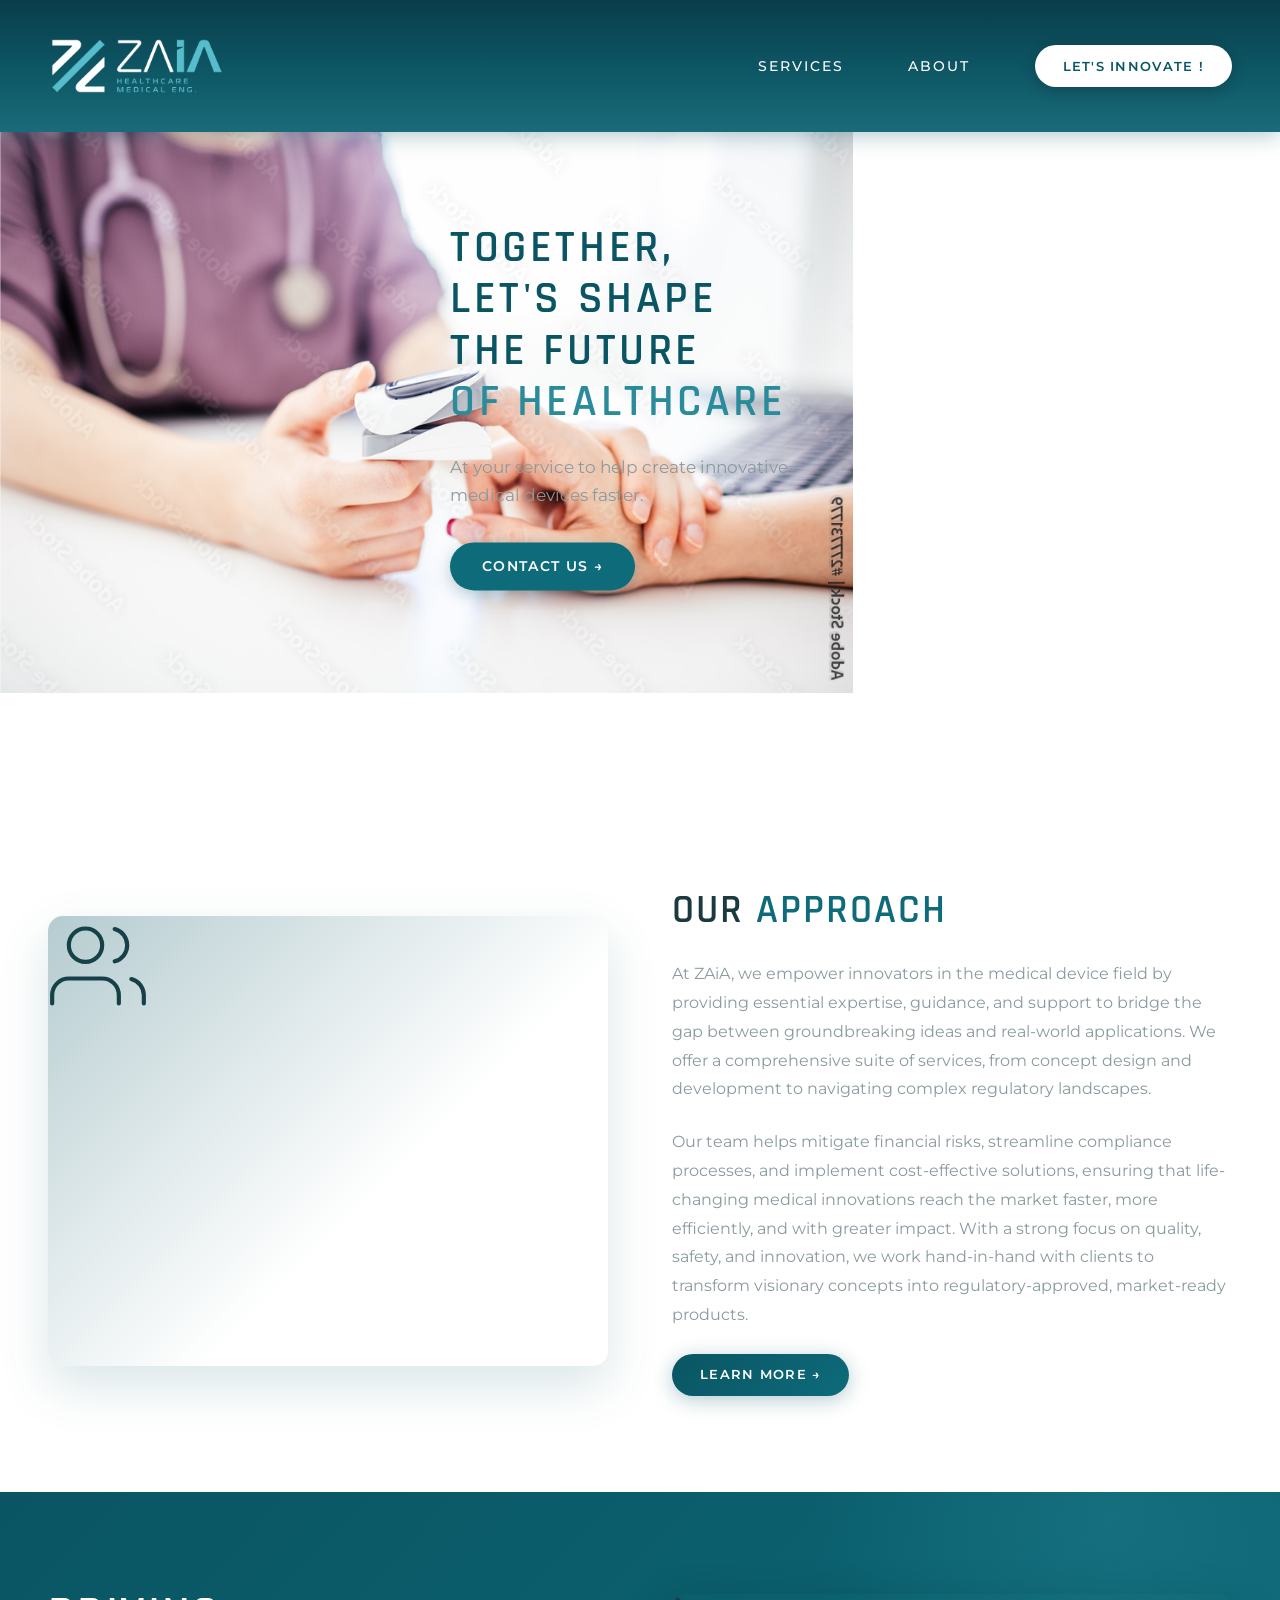
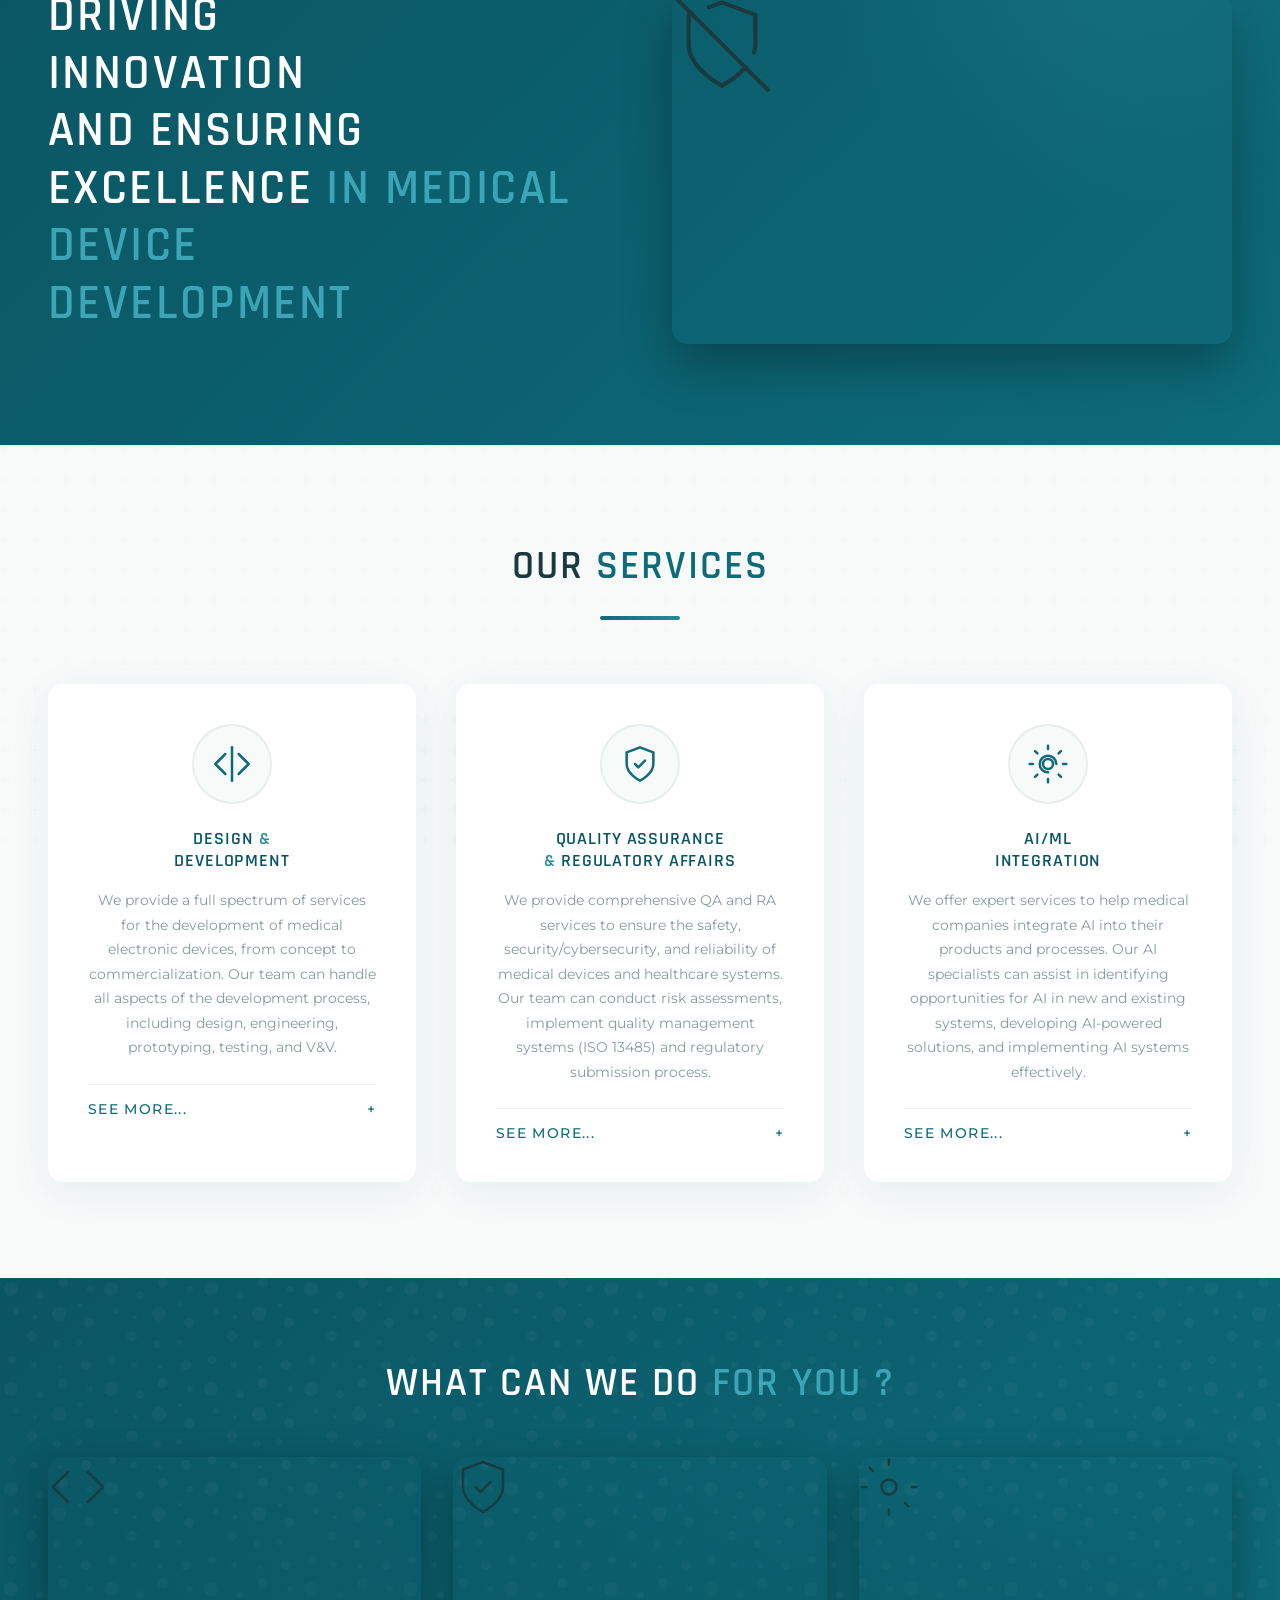
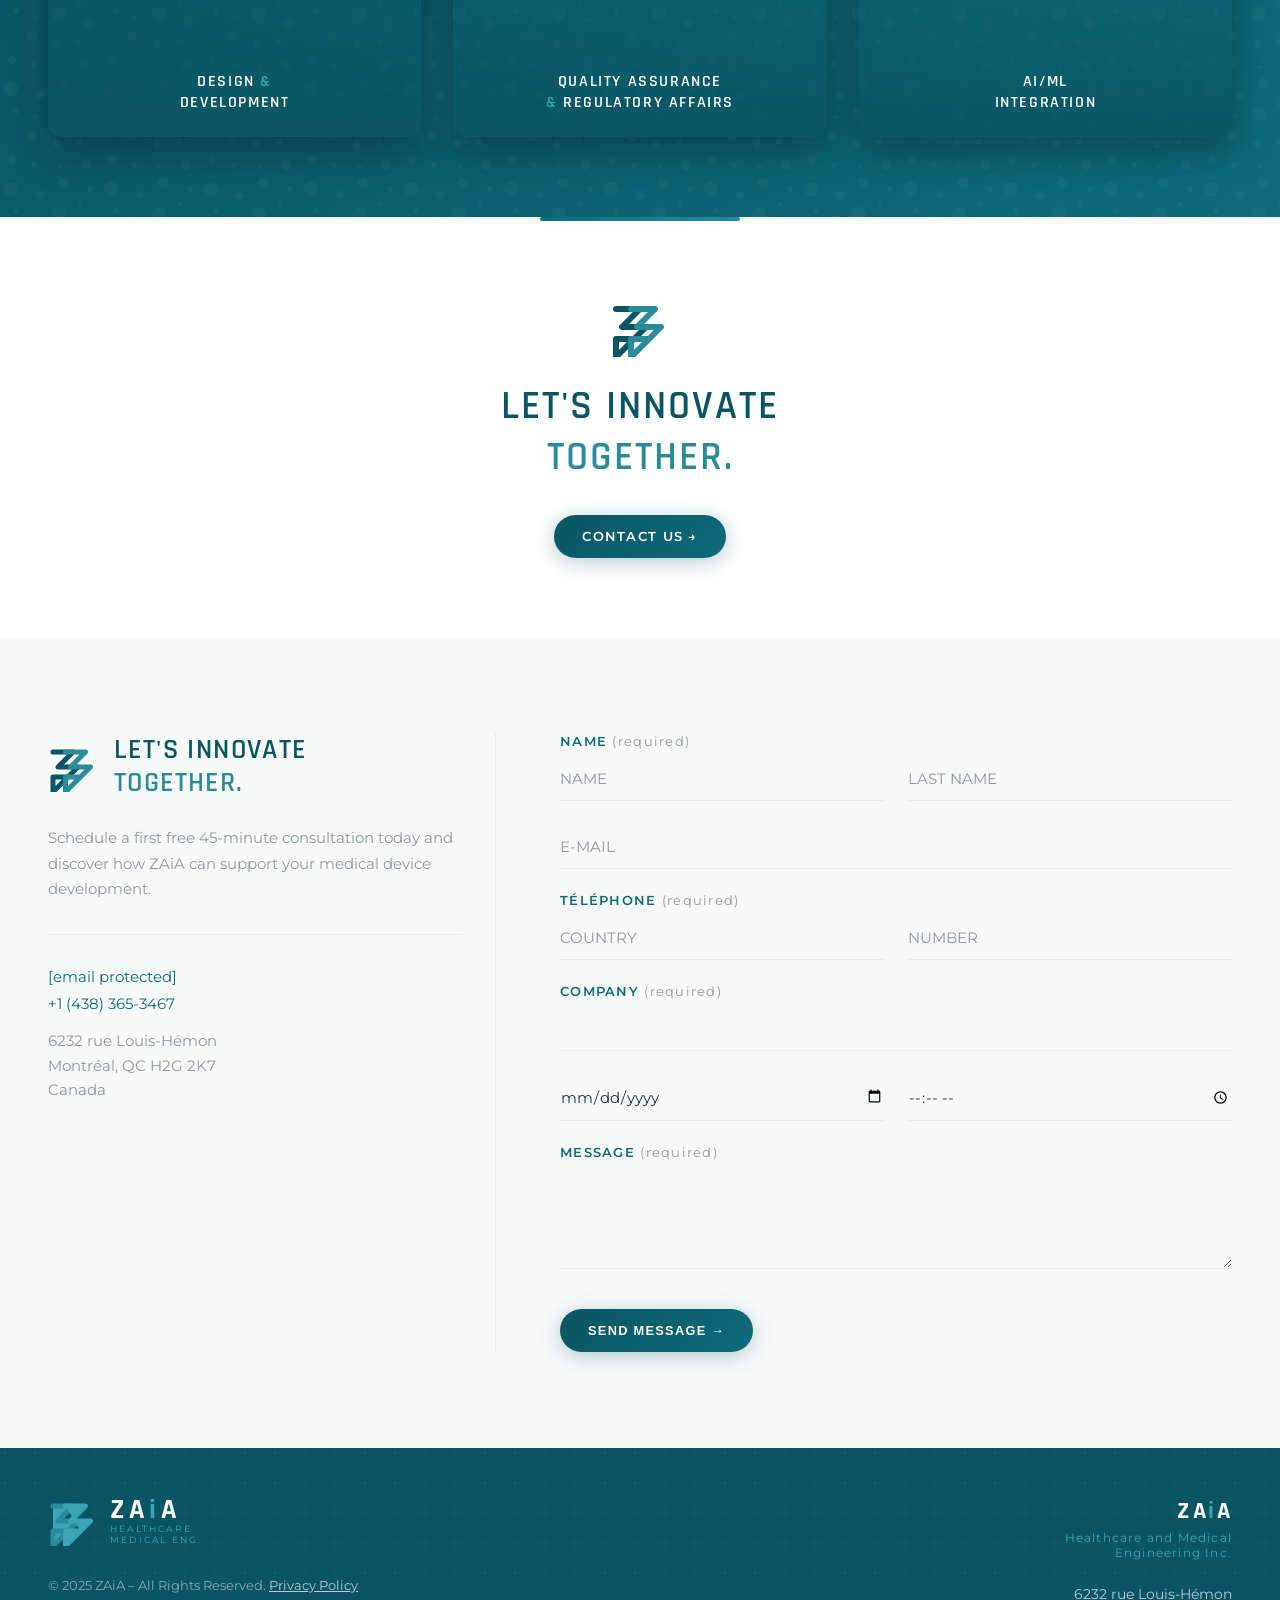
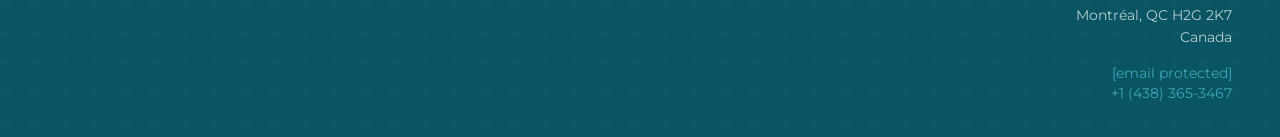
==== zaia-website.html @ 0053d406 "Add files via upload" ====
<!DOCTYPE html>
<html lang="fr">
<head>
    <meta charset="UTF-8">
    <meta name="viewport" content="width=device-width, initial-scale=1.0">
    <title>ZAiA Healthcare - Medical Engineering</title>
    <link rel="preconnect" href="https://fonts.googleapis.com">
    <link rel="preconnect" href="https://fonts.gstatic.com" crossorigin>
    <link href="https://fonts.googleapis.com/css2?family=Montserrat:wght@300;400;500;600;700&family=Rajdhani:wght@400;500;600;700&display=swap" rel="stylesheet">
    <style>
        :root {
            --primary-dark: #0A5563;
            --primary: #0D6B7A;
            --primary-light: #2A8B9B;
            --accent: #3BA5B5;
            --white: #FFFFFF;
            --off-white: #F8FAFA;
            --gray-light: #E8EDEF;
            --gray: #8A9A9E;
            --text-dark: #1A3A40;
            --gradient-dark: linear-gradient(135deg, #0A5563 0%, #0D6B7A 100%);
            --gradient-accent: linear-gradient(135deg, #0D6B7A 0%, #2A8B9B 100%);
        }

        * {
            margin: 0;
            padding: 0;
            box-sizing: border-box;
        }

        html {
            scroll-behavior: smooth;
        }

        body {
            font-family: 'Montserrat', sans-serif;
            color: var(--text-dark);
            background: var(--white);
            overflow-x: hidden;
        }

        /* Typography */
        h1, h2, h3, h4 {
            font-family: 'Rajdhani', sans-serif;
            font-weight: 600;
            letter-spacing: 0.05em;
        }

        /* Header */
        header {
            position: fixed;
            top: 0;
            left: 0;
            right: 0;
            z-index: 1000;
            background: linear-gradient(to bottom, #0A3D4A 0%, #0D5563 50%, #1A6B7A 100%);
            box-shadow: 0 4px 20px rgba(10, 85, 99, 0.3);
            transition: all 0.3s ease;
        }

        .header-container {
            max-width: 1400px;
            margin: 0 auto;
            padding: 1rem 3rem;
            display: flex;
            justify-content: space-between;
            align-items: center;
        }

        .logo {
            display: flex;
            align-items: center;
            gap: 0.75rem;
            text-decoration: none;
        }

        .logo-img {
            height: 100px;
            width: auto;
            object-fit: contain;
        }

        .logo-icon {
            width: 50px;
            height: 50px;
        }

        .logo-icon svg {
            width: 100%;
            height: 100%;
        }

        .logo-text {
            display: flex;
            flex-direction: column;
        }

        .logo-name {
            font-family: 'Rajdhani', sans-serif;
            font-size: 1.75rem;
            font-weight: 700;
            color: var(--primary-dark);
            letter-spacing: 0.15em;
            line-height: 1;
        }

        .logo-tagline {
            font-size: 0.55rem;
            color: var(--primary-dark);
            letter-spacing: 0.25em;
            text-transform: uppercase;
            line-height: 1.2;
        }

        nav {
            display: flex;
            align-items: center;
            gap: 4rem;
        }

        nav a {
            text-decoration: none;
            color: var(--white);
            font-size: 0.85rem;
            font-weight: 500;
            letter-spacing: 0.15em;
            text-transform: uppercase;
            transition: color 0.3s ease;
        }

        nav a:hover {
            color: var(--accent);
        }

        .btn {
            display: inline-flex;
            align-items: center;
            gap: 0.5rem;
            padding: 0.85rem 1.75rem;
            border-radius: 30px;
            font-size: 0.8rem;
            font-weight: 600;
            letter-spacing: 0.1em;
            text-transform: uppercase;
            text-decoration: none;
            transition: all 0.3s ease;
            cursor: pointer;
            border: none;
        }

        .btn-primary {
            background: var(--gradient-dark);
            color: var(--white);
            box-shadow: 0 4px 20px rgba(10, 85, 99, 0.3);
        }

        .btn-primary:hover {
            transform: translateY(-2px);
            box-shadow: 0 6px 25px rgba(10, 85, 99, 0.4);
        }

        .btn-outline {
            background: transparent;
            color: var(--white);
            border: 2px solid var(--white);
        }

        .btn-outline:hover {
            background: var(--white);
            color: var(--primary-dark);
        }

        /* Header CTA button */
        header .btn-primary {
            background: var(--white);
            color: var(--primary-dark);
            box-shadow: 0 4px 15px rgba(0, 0, 0, 0.2);
        }

        header .btn-primary:hover {
            background: var(--accent);
            color: var(--white);
            transform: translateY(-2px);
            box-shadow: 0 6px 20px rgba(0, 0, 0, 0.3);
        }

        /* Hero Section */
        .hero {
            min-height: auto;
            position: relative;
            overflow: hidden;
            padding-top: 120px;
        }

        .hero-container {
            display: grid;
            grid-template-columns: 2fr 1fr;
            min-height: 500px;
            position: relative;
        }

        .hero-image {
            position: relative;
            overflow: hidden;
        }

        .hero-image img {
            width: 100%;
            height: 100%;
            object-fit: cover;
            object-position: center;
            transform: scaleX(-1);
        }

        .hero-gray {
            background: linear-gradient(135deg, #f5f7f8 0%, #eef2f3 100%);
            position: relative;
        }

        .hero-gray::before {
            content: '';
            position: absolute;
            top: 0;
            left: 0;
            right: 0;
            bottom: 0;
            background-image: url("data:image/svg+xml,%3Csvg width='60' height='60' viewBox='0 0 60 60' xmlns='http://www.w3.org/2000/svg'%3E%3Cpath d='M30 0L60 30L30 60L0 30z' fill='none' stroke='%23d0d8db' stroke-width='0.5'/%3E%3C/svg%3E");
            background-size: 60px 60px;
            opacity: 0.3;
            pointer-events: none;
        }

        .hero-content {
            position: absolute;
            top: 50%;
            left: 50%;
            transform: translate(-50%, -50%);
            z-index: 10;
            display: flex;
            flex-direction: column;
            align-items: flex-start;
            padding: 2rem;
        }

        .hero-title {
            font-size: 2.8rem;
            line-height: 1.15;
            color: var(--primary-dark);
            margin-bottom: 1.5rem;
            letter-spacing: 0.08em;
            position: relative;
            z-index: 1;
        }

        .hero-title span {
            color: var(--primary-light);
            display: block;
        }

        .hero-subtitle {
            font-size: 1.05rem;
            color: var(--gray);
            line-height: 1.7;
            margin-bottom: 2rem;
            max-width: 380px;
            position: relative;
            z-index: 1;
        }

        .btn-contact {
            display: inline-flex;
            align-items: center;
            gap: 0.5rem;
            padding: 1rem 2rem;
            background: var(--primary);
            color: var(--white);
            border-radius: 30px;
            font-size: 0.85rem;
            font-weight: 600;
            letter-spacing: 0.1em;
            text-transform: uppercase;
            text-decoration: none;
            transition: all 0.3s ease;
            box-shadow: 0 4px 15px rgba(10, 85, 99, 0.3);
            position: relative;
            z-index: 1;
            width: fit-content;
        }

        .btn-contact:hover {
            background: var(--primary-dark);
            transform: translateY(-2px);
            box-shadow: 0 6px 20px rgba(10, 85, 99, 0.4);
        }

        /* Section Styles */
        section {
            padding: 6rem 0;
        }

        .section-container {
            max-width: 1400px;
            margin: 0 auto;
            padding: 0 3rem;
        }

        .section-header {
            text-align: center;
            margin-bottom: 4rem;
        }

        .section-title {
            font-size: 2.5rem;
            color: var(--text-dark);
        }

        .section-title span {
            color: var(--primary);
        }

        .section-line {
            width: 80px;
            height: 4px;
            background: var(--gradient-accent);
            margin: 1.5rem auto;
            border-radius: 2px;
        }

        /* Services Section */
        .services {
            background: var(--off-white);
            position: relative;
        }

        .services::before {
            content: '';
            position: absolute;
            top: 0;
            left: 0;
            right: 0;
            height: 400px;
            background: url("data:image/svg+xml,%3Csvg width='60' height='60' viewBox='0 0 60 60' xmlns='http://www.w3.org/2000/svg'%3E%3Cg fill='none' fill-rule='evenodd'%3E%3Cg fill='%230A5563' fill-opacity='0.03'%3E%3Cpath d='M36 34v-4h-2v4h-4v2h4v4h2v-4h4v-2h-4zm0-30V0h-2v4h-4v2h4v4h2V6h4V4h-4zM6 34v-4H4v4H0v2h4v4h2v-4h4v-2H6zM6 4V0H4v4H0v2h4v4h2V6h4V4H6z'/%3E%3C/g%3E%3C/g%3E%3C/svg%3E");
            opacity: 0.5;
        }

        .services-hero {
            background: var(--gradient-dark);
            padding: 6rem 0;
            position: relative;
            overflow: hidden;
        }

        .services-hero::before {
            content: '';
            position: absolute;
            top: -50%;
            right: -10%;
            width: 600px;
            height: 600px;
            background: radial-gradient(circle, rgba(42, 139, 155, 0.3) 0%, transparent 70%);
        }

        .services-hero-content {
            max-width: 1400px;
            margin: 0 auto;
            padding: 0 3rem;
            display: grid;
            grid-template-columns: 1fr 1fr;
            gap: 4rem;
            align-items: center;
        }

        .services-hero-text h1 {
            font-size: 3rem;
            color: var(--white);
            line-height: 1.2;
            margin-bottom: 1rem;
        }

        .services-hero-text h1 span {
            color: var(--accent);
        }

        .services-hero-image {
            height: 350px;
            border-radius: 15px;
            overflow: hidden;
            box-shadow: 0 20px 50px rgba(0, 0, 0, 0.3);
        }

        .services-grid {
            display: grid;
            grid-template-columns: repeat(3, 1fr);
            gap: 2.5rem;
            position: relative;
            z-index: 1;
        }

        .service-card {
            background: var(--white);
            padding: 2.5rem;
            border-radius: 15px;
            text-align: center;
            box-shadow: 0 10px 40px rgba(10, 85, 99, 0.08);
            transition: all 0.4s ease;
        }

        .service-card:hover {
            transform: translateY(-10px);
            box-shadow: 0 20px 50px rgba(10, 85, 99, 0.15);
        }

        .service-icon {
            width: 80px;
            height: 80px;
            margin: 0 auto 1.5rem;
            background: var(--off-white);
            border-radius: 50%;
            display: flex;
            align-items: center;
            justify-content: center;
            border: 2px solid var(--gray-light);
        }

        .service-icon svg {
            width: 40px;
            height: 40px;
            stroke: var(--primary);
        }

        .service-card h3 {
            font-size: 1.1rem;
            color: var(--primary-dark);
            margin-bottom: 1rem;
            text-transform: uppercase;
            letter-spacing: 0.05em;
        }

        .service-card h3 span {
            color: var(--primary-light);
        }

        .service-card p {
            font-size: 0.9rem;
            color: var(--gray);
            line-height: 1.7;
            margin-bottom: 1.5rem;
        }

        .service-link {
            display: inline-flex;
            align-items: center;
            gap: 0.5rem;
            color: var(--primary);
            font-size: 0.85rem;
            font-weight: 500;
            text-decoration: none;
            text-transform: uppercase;
            letter-spacing: 0.1em;
            padding-top: 1rem;
            border-top: 1px solid var(--gray-light);
            width: 100%;
            justify-content: space-between;
            transition: color 0.3s ease;
        }

        .service-link:hover {
            color: var(--primary-dark);
        }

        /* About Section */
        .about {
            background: var(--white);
        }

        .about-content {
            display: grid;
            grid-template-columns: 1fr 1fr;
            gap: 4rem;
            align-items: center;
        }

        .about-image {
            height: 450px;
            border-radius: 15px;
            overflow: hidden;
            position: relative;
            box-shadow: 0 20px 50px rgba(10, 85, 99, 0.15);
        }

        .about-image::before {
            content: '';
            position: absolute;
            inset: 0;
            background: linear-gradient(135deg, rgba(10, 85, 99, 0.3) 0%, transparent 60%);
            z-index: 1;
        }

        .about-text h2 {
            font-size: 2.5rem;
            color: var(--text-dark);
            margin-bottom: 1.5rem;
        }

        .about-text h2 span {
            color: var(--primary);
        }

        .about-text p {
            font-size: 1rem;
            color: var(--gray);
            line-height: 1.8;
            margin-bottom: 1.5rem;
        }

        /* What We Do Section */
        .what-we-do {
            background: var(--gradient-dark);
            padding: 5rem 0;
            position: relative;
        }

        .what-we-do::before {
            content: '';
            position: absolute;
            inset: 0;
            background: url("data:image/svg+xml,%3Csvg width='100' height='100' viewBox='0 0 100 100' xmlns='http://www.w3.org/2000/svg'%3E%3Cpath d='M11 18c3.866 0 7-3.134 7-7s-3.134-7-7-7-7 3.134-7 7 3.134 7 7 7zm48 25c3.866 0 7-3.134 7-7s-3.134-7-7-7-7 3.134-7 7 3.134 7 7 7zm-43-7c1.657 0 3-1.343 3-3s-1.343-3-3-3-3 1.343-3 3 1.343 3 3 3zm63 31c1.657 0 3-1.343 3-3s-1.343-3-3-3-3 1.343-3 3 1.343 3 3 3zM34 90c1.657 0 3-1.343 3-3s-1.343-3-3-3-3 1.343-3 3 1.343 3 3 3zm56-76c1.657 0 3-1.343 3-3s-1.343-3-3-3-3 1.343-3 3 1.343 3 3 3zM12 86c2.21 0 4-1.79 4-4s-1.79-4-4-4-4 1.79-4 4 1.79 4 4 4zm28-65c2.21 0 4-1.79 4-4s-1.79-4-4-4-4 1.79-4 4 1.79 4 4 4zm23-11c2.76 0 5-2.24 5-5s-2.24-5-5-5-5 2.24-5 5 2.24 5 5 5zm-6 60c2.21 0 4-1.79 4-4s-1.79-4-4-4-4 1.79-4 4 1.79 4 4 4zm29 22c2.76 0 5-2.24 5-5s-2.24-5-5-5-5 2.24-5 5 2.24 5 5 5zM32 63c2.76 0 5-2.24 5-5s-2.24-5-5-5-5 2.24-5 5 2.24 5 5 5zm57-13c2.76 0 5-2.24 5-5s-2.24-5-5-5-5 2.24-5 5 2.24 5 5 5zm-9-21c1.105 0 2-.895 2-2s-.895-2-2-2-2 .895-2 2 .895 2 2 2zM60 91c1.105 0 2-.895 2-2s-.895-2-2-2-2 .895-2 2 .895 2 2 2zM35 41c1.105 0 2-.895 2-2s-.895-2-2-2-2 .895-2 2 .895 2 2 2z' fill='%23ffffff' fill-opacity='0.03' fill-rule='evenodd'/%3E%3C/svg%3E");
        }

        .what-we-do .section-header {
            margin-bottom: 3rem;
        }

        .what-we-do .section-title {
            color: var(--white);
        }

        .what-we-do .section-title span {
            color: var(--accent);
        }

        .what-we-do-grid {
            display: grid;
            grid-template-columns: repeat(3, 1fr);
            gap: 2rem;
            position: relative;
            z-index: 1;
        }

        .what-we-do-card {
            height: 280px;
            border-radius: 15px;
            overflow: hidden;
            position: relative;
            box-shadow: 0 15px 40px rgba(0, 0, 0, 0.3);
            transition: transform 0.4s ease;
        }

        .what-we-do-card:hover {
            transform: scale(1.03);
        }

        .what-we-do-card::before {
            content: '';
            position: absolute;
            inset: 0;
            background: linear-gradient(to top, rgba(10, 85, 99, 0.9) 0%, rgba(10, 85, 99, 0.3) 50%, transparent 100%);
            z-index: 1;
        }

        .what-we-do-card-content {
            position: absolute;
            bottom: 0;
            left: 0;
            right: 0;
            padding: 1.5rem;
            z-index: 2;
            text-align: center;
        }

        .what-we-do-card h3 {
            color: var(--white);
            font-size: 1rem;
            text-transform: uppercase;
            letter-spacing: 0.1em;
        }

        .what-we-do-card h3 span {
            color: var(--accent);
        }

        /* CTA Section */
        .cta {
            background: var(--white);
            text-align: center;
            padding: 5rem 0;
            position: relative;
        }

        .cta::before {
            content: '';
            position: absolute;
            top: 0;
            left: 50%;
            transform: translateX(-50%);
            width: 200px;
            height: 4px;
            background: var(--gradient-accent);
            border-radius: 2px;
        }

        .cta-logo {
            width: 60px;
            height: 60px;
            margin: 0 auto 1.5rem;
        }

        .cta h2 {
            font-size: 2.5rem;
            color: var(--primary-dark);
            margin-bottom: 2rem;
        }

        .cta h2 span {
            color: var(--primary-light);
        }

        /* Contact Section */
        .contact {
            background: var(--off-white);
            position: relative;
        }

        .contact-container {
            display: grid;
            grid-template-columns: 1fr 1.5fr;
            gap: 4rem;
        }

        .contact-info {
            padding-right: 2rem;
            border-right: 1px solid var(--gray-light);
        }

        .contact-header {
            display: flex;
            align-items: center;
            gap: 1rem;
            margin-bottom: 1.5rem;
        }

        .contact-header-icon {
            width: 50px;
            height: 50px;
        }

        .contact-header h2 {
            font-size: 1.75rem;
            color: var(--primary-dark);
            line-height: 1.2;
        }

        .contact-header h2 span {
            color: var(--primary-light);
        }

        .contact-description {
            font-size: 0.95rem;
            color: var(--gray);
            line-height: 1.7;
            margin-bottom: 2rem;
            padding-bottom: 2rem;
            border-bottom: 1px solid var(--gray-light);
        }

        .contact-details a,
        .contact-details p {
            display: block;
            font-size: 0.95rem;
            color: var(--primary);
            text-decoration: none;
            margin-bottom: 0.5rem;
            transition: color 0.3s ease;
        }

        .contact-details a:hover {
            color: var(--primary-dark);
        }

        .contact-address {
            margin-top: 1rem;
            color: var(--gray) !important;
            line-height: 1.6;
        }

        /* Contact Form */
        .contact-form {
            display: grid;
            gap: 1.5rem;
        }

        .form-group {
            display: flex;
            flex-direction: column;
            gap: 0.5rem;
        }

        .form-row {
            display: grid;
            grid-template-columns: 1fr 1fr;
            gap: 1.5rem;
        }

        .form-group label {
            font-size: 0.8rem;
            font-weight: 600;
            color: var(--primary);
            text-transform: uppercase;
            letter-spacing: 0.1em;
        }

        .form-group label .required {
            color: var(--gray);
            font-weight: 400;
            text-transform: lowercase;
        }

        .form-group input,
        .form-group textarea {
            padding: 0.75rem 0;
            border: none;
            border-bottom: 1px solid var(--gray-light);
            background: transparent;
            font-family: 'Montserrat', sans-serif;
            font-size: 0.95rem;
            color: var(--text-dark);
            transition: border-color 0.3s ease;
        }

        .form-group input:focus,
        .form-group textarea:focus {
            outline: none;
            border-color: var(--primary);
        }

        .form-group input::placeholder,
        .form-group textarea::placeholder {
            color: var(--gray);
        }

        .form-group textarea {
            resize: vertical;
            min-height: 80px;
        }

        .form-submit {
            margin-top: 1rem;
        }

        /* Footer */
        footer {
            background: var(--primary-dark);
            padding: 3rem 0 2rem;
            position: relative;
        }

        footer::before {
            content: '';
            position: absolute;
            inset: 0;
            background: url("data:image/svg+xml,%3Csvg width='60' height='60' viewBox='0 0 60 60' xmlns='http://www.w3.org/2000/svg'%3E%3Cg fill='none' fill-rule='evenodd'%3E%3Cg fill='%23ffffff' fill-opacity='0.02'%3E%3Cpath d='M36 34v-4h-2v4h-4v2h4v4h2v-4h4v-2h-4zm0-30V0h-2v4h-4v2h4v4h2V6h4V4h-4zM6 34v-4H4v4H0v2h4v4h2v-4h4v-2H6zM6 4V0H4v4H0v2h4v4h2V6h4V4H6z'/%3E%3C/g%3E%3C/g%3E%3C/svg%3E");
        }

        .footer-container {
            max-width: 1400px;
            margin: 0 auto;
            padding: 0 3rem;
            display: flex;
            justify-content: space-between;
            align-items: flex-start;
            position: relative;
            z-index: 1;
        }

        .footer-logo .logo-name {
            color: var(--white);
        }

        .footer-logo .logo-tagline {
            color: var(--accent);
        }

        .footer-logo-icon svg path {
            fill: var(--accent);
        }

        .footer-copyright {
            margin-top: 2rem;
            font-size: 0.8rem;
            color: rgba(255, 255, 255, 0.5);
        }

        .footer-copyright a {
            color: rgba(255, 255, 255, 0.7);
            text-decoration: underline;
        }

        .footer-info {
            text-align: right;
        }

        .footer-brand {
            font-family: 'Rajdhani', sans-serif;
            font-size: 1.5rem;
            font-weight: 700;
            color: var(--white);
            letter-spacing: 0.1em;
            margin-bottom: 0.25rem;
        }

        .footer-brand-sub {
            font-size: 0.75rem;
            color: var(--accent);
            letter-spacing: 0.1em;
            margin-bottom: 1.5rem;
        }

        .footer-address {
            font-size: 0.85rem;
            color: rgba(255, 255, 255, 0.7);
            line-height: 1.6;
            margin-bottom: 1rem;
        }

        .footer-contact a {
            display: block;
            font-size: 0.85rem;
            color: var(--accent);
            text-decoration: none;
            margin-bottom: 0.25rem;
            transition: color 0.3s ease;
        }

        .footer-contact a:hover {
            color: var(--white);
        }

        /* Animations */
        @keyframes fadeInUp {
            from {
                opacity: 0;
                transform: translateY(30px);
            }
            to {
                opacity: 1;
                transform: translateY(0);
            }
        }

        .animate-in {
            animation: fadeInUp 0.8s ease forwards;
        }

        .delay-1 { animation-delay: 0.1s; }
        .delay-2 { animation-delay: 0.2s; }
        .delay-3 { animation-delay: 0.3s; }
        .delay-4 { animation-delay: 0.4s; }

        /* Responsive */
        @media (max-width: 1024px) {
            .hero-container,
            .services-hero-content,
            .about-content,
            .contact-container {
                grid-template-columns: 1fr;
            }

            .hero-image {
                order: -1;
                min-height: 350px;
            }

            .services-grid,
            .what-we-do-grid {
                grid-template-columns: 1fr 1fr;
            }

            .contact-info {
                border-right: none;
                border-bottom: 1px solid var(--gray-light);
                padding-right: 0;
                padding-bottom: 2rem;
            }
        }

        @media (max-width: 768px) {
            .header-container {
                padding: 0.75rem 1.5rem;
                flex-wrap: wrap;
                gap: 0.5rem;
            }

            .logo-img {
                height: 60px;
            }

            nav {
                gap: 1.5rem;
            }

            nav a {
                font-size: 0.7rem;
            }

            header .btn-primary {
                padding: 0.6rem 1rem;
                font-size: 0.65rem;
            }

            .section-container {
                padding: 0 1.5rem;
            }

            .hero-title {
                font-size: 2.5rem;
            }

            .hero {
                padding-top: 80px;
            }

            .hero-content {
                padding: 2.5rem 1.5rem;
            }

            .services-grid,
            .what-we-do-grid {
                grid-template-columns: 1fr;
            }

            .form-row {
                grid-template-columns: 1fr;
            }

            .footer-container {
                flex-direction: column;
                gap: 2rem;
            }

            .footer-info {
                text-align: left;
            }
        }
    </style>
</head>
<body>
    <!-- Header -->
    <header>
        <div class="header-container">
            <a href="#" class="logo">
                <img src="[data-uri]" alt="ZAiA Healthcare Medical Engineering" class="logo-img">
            </a>
            <nav>
                <a href="#services">Services</a>
                <a href="#about">About</a>
                <a href="#contact" class="btn btn-primary">Let's Innovate !</a>
            </nav>
        </div>
    </header>

    <!-- Hero Section -->
    <section class="hero" id="home">
        <div class="hero-container">
            <div class="hero-image">
                <img src="[data-uri]" alt="Medical device innovation">
            </div>
            <div class="hero-content">
                <h1 class="hero-title animate-in">
                    TOGETHER,<br>
                    LET'S SHAPE<br>
                    THE FUTURE<br>
                    <span>OF HEALTHCARE</span>
                </h1>
                <p class="hero-subtitle animate-in delay-1">
                    At your service to help create innovative medical devices faster.
                </p>
                <a href="#contact" class="btn-contact animate-in delay-2">Contact Us →</a>
            </div>
        </div>
    </section>

    <!-- About Section -->
    <section class="about" id="about">
        <div class="section-container">
            <div class="about-content">
                <div class="about-image">
                    <div class="hero-placeholder">
                        <svg width="100" height="100" viewBox="0 0 24 24" fill="none" stroke="currentColor" stroke-width="1" stroke-linecap="round" stroke-linejoin="round">
                            <path d="M17 21v-2a4 4 0 0 0-4-4H5a4 4 0 0 0-4 4v2"/>
                            <circle cx="9" cy="7" r="4"/>
                            <path d="M23 21v-2a4 4 0 0 0-3-3.87"/>
                            <path d="M16 3.13a4 4 0 0 1 0 7.75"/>
                        </svg>
                    </div>
                </div>
                <div class="about-text">
                    <h2>OUR <span>APPROACH</span></h2>
                    <p>
                        At ZAiA, we empower innovators in the medical device field by providing essential expertise, guidance, and support to bridge the gap between groundbreaking ideas and real-world applications. We offer a comprehensive suite of services, from concept design and development to navigating complex regulatory landscapes.
                    </p>
                    <p>
                        Our team helps mitigate financial risks, streamline compliance processes, and implement cost-effective solutions, ensuring that life-changing medical innovations reach the market faster, more efficiently, and with greater impact. With a strong focus on quality, safety, and innovation, we work hand-in-hand with clients to transform visionary concepts into regulatory-approved, market-ready products.
                    </p>
                    <a href="#services" class="btn btn-primary">Learn More →</a>
                </div>
            </div>
        </div>
    </section>

    <!-- Services Hero -->
    <section class="services-hero" id="services">
        <div class="services-hero-content">
            <div class="services-hero-text">
                <h1>
                    DRIVING<br>
                    INNOVATION<br>
                    AND ENSURING<br>
                    EXCELLENCE
                    <span>IN MEDICAL DEVICE<br>DEVELOPMENT</span>
                </h1>
            </div>
            <div class="services-hero-image">
                <div class="hero-placeholder">
                    <svg width="100" height="100" viewBox="0 0 24 24" fill="none" stroke="currentColor" stroke-width="1" stroke-linecap="round" stroke-linejoin="round">
                        <path d="M19.69 14a6.9 6.9 0 0 0 .31-2V5l-8-3-3.16 1.18"/>
                        <path d="M4.73 4.73 4 5v7c0 6 8 10 8 10a20.29 20.29 0 0 0 5.62-4.38"/>
                        <line x1="1" y1="1" x2="23" y2="23"/>
                    </svg>
                </div>
            </div>
        </div>
    </section>

    <!-- Services Section -->
    <section class="services">
        <div class="section-container">
            <div class="section-header">
                <h2 class="section-title">OUR <span>SERVICES</span></h2>
                <div class="section-line"></div>
            </div>
            <div class="services-grid">
                <div class="service-card">
                    <div class="service-icon">
                        <svg viewBox="0 0 24 24" fill="none" stroke="currentColor" stroke-width="1.5" stroke-linecap="round" stroke-linejoin="round">
                            <polyline points="16 18 22 12 16 6"/>
                            <polyline points="8 6 2 12 8 18"/>
                            <line x1="12" y1="2" x2="12" y2="22"/>
                        </svg>
                    </div>
                    <h3>DESIGN <span>&</span><br>DEVELOPMENT</h3>
                    <p>We provide a full spectrum of services for the development of medical electronic devices, from concept to commercialization. Our team can handle all aspects of the development process, including design, engineering, prototyping, testing, and V&V.</p>
                    <a href="#" class="service-link">
                        SEE MORE...
                        <span>+</span>
                    </a>
                </div>
                <div class="service-card">
                    <div class="service-icon">
                        <svg viewBox="0 0 24 24" fill="none" stroke="currentColor" stroke-width="1.5" stroke-linecap="round" stroke-linejoin="round">
                            <path d="M12 22s8-4 8-10V5l-8-3-8 3v7c0 6 8 10 8 10z"/>
                            <polyline points="9 12 11 14 15 10"/>
                        </svg>
                    </div>
                    <h3>QUALITY ASSURANCE<br><span>&</span> REGULATORY AFFAIRS</h3>
                    <p>We provide comprehensive QA and RA services to ensure the safety, security/cybersecurity, and reliability of medical devices and healthcare systems. Our team can conduct risk assessments, implement quality management systems (ISO 13485) and regulatory submission process.</p>
                    <a href="#" class="service-link">
                        SEE MORE...
                        <span>+</span>
                    </a>
                </div>
                <div class="service-card">
                    <div class="service-icon">
                        <svg viewBox="0 0 24 24" fill="none" stroke="currentColor" stroke-width="1.5" stroke-linecap="round" stroke-linejoin="round">
                            <circle cx="12" cy="12" r="3"/>
                            <path d="M12 1v2M12 21v2M4.22 4.22l1.42 1.42M18.36 18.36l1.42 1.42M1 12h2M21 12h2M4.22 19.78l1.42-1.42M18.36 5.64l1.42-1.42"/>
                            <path d="M17 12a5 5 0 1 0-5 5"/>
                        </svg>
                    </div>
                    <h3>AI/ML<br>INTEGRATION</h3>
                    <p>We offer expert services to help medical companies integrate AI into their products and processes. Our AI specialists can assist in identifying opportunities for AI in new and existing systems, developing AI-powered solutions, and implementing AI systems effectively.</p>
                    <a href="#" class="service-link">
                        SEE MORE...
                        <span>+</span>
                    </a>
                </div>
            </div>
        </div>
    </section>

    <!-- What We Do Section -->
    <section class="what-we-do">
        <div class="section-container">
            <div class="section-header">
                <h2 class="section-title">WHAT CAN WE DO <span>FOR YOU ?</span></h2>
            </div>
            <div class="what-we-do-grid">
                <div class="what-we-do-card">
                    <div class="hero-placeholder">
                        <svg width="60" height="60" viewBox="0 0 24 24" fill="none" stroke="currentColor" stroke-width="1" stroke-linecap="round" stroke-linejoin="round">
                            <polyline points="16 18 22 12 16 6"/>
                            <polyline points="8 6 2 12 8 18"/>
                        </svg>
                    </div>
                    <div class="what-we-do-card-content">
                        <h3>DESIGN <span>&</span><br>DEVELOPMENT</h3>
                    </div>
                </div>
                <div class="what-we-do-card">
                    <div class="hero-placeholder">
                        <svg width="60" height="60" viewBox="0 0 24 24" fill="none" stroke="currentColor" stroke-width="1" stroke-linecap="round" stroke-linejoin="round">
                            <path d="M12 22s8-4 8-10V5l-8-3-8 3v7c0 6 8 10 8 10z"/>
                            <polyline points="9 12 11 14 15 10"/>
                        </svg>
                    </div>
                    <div class="what-we-do-card-content">
                        <h3>QUALITY ASSURANCE<br><span>&</span> REGULATORY AFFAIRS</h3>
                    </div>
                </div>
                <div class="what-we-do-card">
                    <div class="hero-placeholder">
                        <svg width="60" height="60" viewBox="0 0 24 24" fill="none" stroke="currentColor" stroke-width="1" stroke-linecap="round" stroke-linejoin="round">
                            <circle cx="12" cy="12" r="3"/>
                            <path d="M12 1v2M12 21v2M4.22 4.22l1.42 1.42M18.36 18.36l1.42 1.42M1 12h2M21 12h2"/>
                        </svg>
                    </div>
                    <div class="what-we-do-card-content">
                        <h3>AI/ML<br>INTEGRATION</h3>
                    </div>
                </div>
            </div>
        </div>
    </section>

    <!-- CTA Section -->
    <section class="cta">
        <div class="section-container">
            <div class="cta-logo">
                <svg viewBox="0 0 100 100" fill="none" xmlns="http://www.w3.org/2000/svg">
                    <path d="M10 20 L50 20 L20 50 L60 50 L10 100 L10 70 L40 70 L10 100" fill="none" stroke="#0A5563" stroke-width="10" stroke-linecap="round" stroke-linejoin="round"/>
                    <path d="M35 20 L75 20 L45 50 L85 50 L35 100 L35 70 L65 70" fill="none" stroke="#2A8B9B" stroke-width="10" stroke-linecap="round" stroke-linejoin="round"/>
                </svg>
            </div>
            <h2>LET'S INNOVATE<br><span>TOGETHER.</span></h2>
            <a href="#contact" class="btn btn-primary">Contact Us →</a>
        </div>
    </section>

    <!-- Contact Section -->
    <section class="contact" id="contact">
        <div class="section-container">
            <div class="contact-container">
                <div class="contact-info">
                    <div class="contact-header">
                        <div class="contact-header-icon">
                            <svg viewBox="0 0 100 100" fill="none" xmlns="http://www.w3.org/2000/svg">
                                <path d="M10 20 L50 20 L20 50 L60 50 L10 100 L10 70 L40 70 L10 100" fill="none" stroke="#0A5563" stroke-width="10" stroke-linecap="round" stroke-linejoin="round"/>
                                <path d="M35 20 L75 20 L45 50 L85 50 L35 100 L35 70 L65 70" fill="none" stroke="#2A8B9B" stroke-width="10" stroke-linecap="round" stroke-linejoin="round"/>
                            </svg>
                        </div>
                        <h2>LET'S INNOVATE<br><span>TOGETHER.</span></h2>
                    </div>
                    <p class="contact-description">
                        Schedule a first free 45-minute consultation today and discover how ZAiA can support your medical device development.
                    </p>
                    <div class="contact-details">
                        <a href="/cdn-cgi/l/email-protection#14777b7a60757760546e75397d753a777b79"><span class="__cf_email__" data-cfemail="fa9995948e9b998eba809bd7939bd4999597">[email&#160;protected]</span></a>
                        <a href="tel:+14383653467">+1 (438) 365-3467</a>
                        <p class="contact-address">
                            6232 rue Louis-Hémon<br>
                            Montréal, QC H2G 2K7<br>
                            Canada
                        </p>
                    </div>
                </div>
                <form class="contact-form" action="#" method="POST">
                    <div class="form-row">
                        <div class="form-group">
                            <label>NAME <span class="required">(required)</span></label>
                            <input type="text" name="name" placeholder="NAME" required>
                        </div>
                        <div class="form-group">
                            <label>&nbsp;</label>
                            <input type="text" name="lastname" placeholder="LAST NAME">
                        </div>
                    </div>
                    <div class="form-group">
                        <input type="email" name="email" placeholder="E-MAIL">
                    </div>
                    <div class="form-row">
                        <div class="form-group">
                            <label>TÉLÉPHONE <span class="required">(required)</span></label>
                            <input type="text" name="country" placeholder="COUNTRY">
                        </div>
                        <div class="form-group">
                            <label>&nbsp;</label>
                            <input type="tel" name="phone" placeholder="NUMBER" required>
                        </div>
                    </div>
                    <div class="form-group">
                        <label>COMPANY <span class="required">(required)</span></label>
                        <input type="text" name="company" required>
                    </div>
                    <div class="form-row">
                        <div class="form-group">
                            <input type="date" name="date" placeholder="DATE">
                        </div>
                        <div class="form-group">
                            <input type="time" name="time" placeholder="HEURE">
                        </div>
                    </div>
                    <div class="form-group">
                        <label>MESSAGE <span class="required">(required)</span></label>
                        <textarea name="message" rows="4" required></textarea>
                    </div>
                    <div class="form-submit">
                        <button type="submit" class="btn btn-primary">Send Message →</button>
                    </div>
                </form>
            </div>
        </div>
    </section>

    <!-- Footer -->
    <footer>
        <div class="footer-container">
            <div class="footer-logo">
                <a href="#" class="logo">
                    <div class="logo-icon footer-logo-icon">
                        <svg viewBox="0 0 100 100" fill="none" xmlns="http://www.w3.org/2000/svg">
                            <path d="M10 20 L50 20 L20 50 L60 50 L10 100 L10 70 L40 70 L10 100" fill="none" stroke="#2A8B9B" stroke-width="10" stroke-linecap="round" stroke-linejoin="round"/>
                            <path d="M35 20 L75 20 L45 50 L85 50 L35 100 L35 70 L65 70" fill="none" stroke="#3BA5B5" stroke-width="10" stroke-linecap="round" stroke-linejoin="round"/>
                        </svg>
                    </div>
                    <div class="logo-text">
                        <span class="logo-name">ZA<span style="color: var(--accent);">i</span>A</span>
                        <span class="logo-tagline">HEALTHCARE<br>MEDICAL ENG.</span>
                    </div>
                </a>
                <p class="footer-copyright">
                    © 2025 ZAiA – All Rights Reserved. <a href="#">Privacy Policy</a>
                </p>
            </div>
            <div class="footer-info">
                <div class="footer-brand">ZA<span style="color: var(--accent);">i</span>A</div>
                <div class="footer-brand-sub">Healthcare and Medical<br>Engineering Inc.</div>
                <div class="footer-address">
                    6232 rue Louis-Hémon<br>
                    Montréal, QC H2G 2K7<br>
                    Canada
                </div>
                <div class="footer-contact">
                    <a href="/cdn-cgi/l/email-protection#6b0804051f0a081f2b110a46020a45080406"><span class="__cf_email__" data-cfemail="197a76776d787a6d596378347078377a7674">[email&#160;protected]</span></a>
                    <a href="tel:+14383653467">+1 (438) 365-3467</a>
                </div>
            </div>
        </div>
    </footer>

    <script data-cfasync="false" src="/cdn-cgi/scripts/5c5dd728/cloudflare-static/email-decode.min.js"></script><script>
        // Smooth scroll for navigation links
        document.querySelectorAll('a[href^="#"]').forEach(anchor => {
            anchor.addEventListener('click', function (e) {
                e.preventDefault();
                const target = document.querySelector(this.getAttribute('href'));
                if (target) {
                    target.scrollIntoView({
                        behavior: 'smooth',
                        block: 'start'
                    });
                }
            });
        });

        // Header scroll effect
        window.addEventListener('scroll', function() {
            const header = document.querySelector('header');
            if (window.scrollY > 50) {
                header.style.boxShadow = '0 4px 30px rgba(10, 85, 99, 0.12)';
            } else {
                header.style.boxShadow = '0 2px 20px rgba(10, 85, 99, 0.08)';
            }
        });

        // Simple form handling
        document.querySelector('.contact-form').addEventListener('submit', function(e) {
            e.preventDefault();
            alert('Thank you for your message! We will contact you soon.');
            this.reset();
        });

        // Animation on scroll
        const observerOptions = {
            threshold: 0.1,
            rootMargin: '0px 0px -50px 0px'
        };

        const observer = new IntersectionObserver((entries) => {
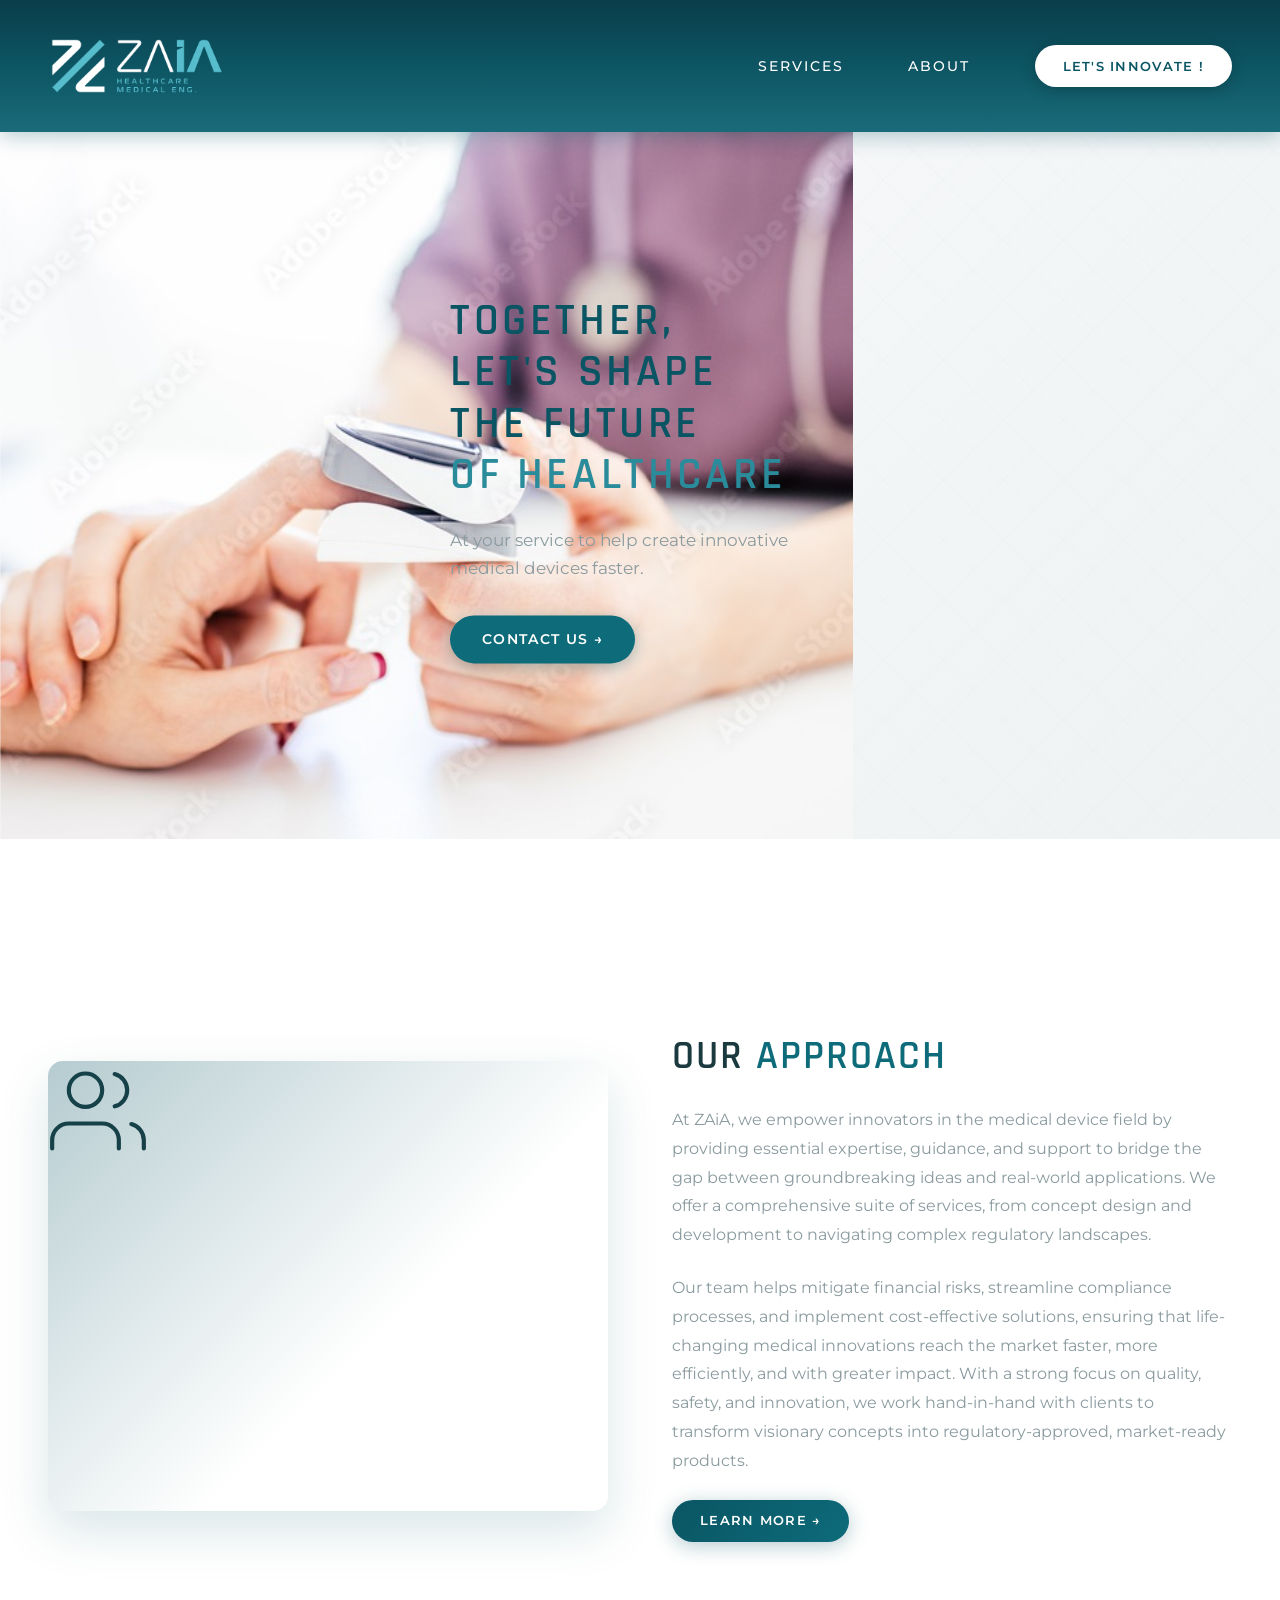
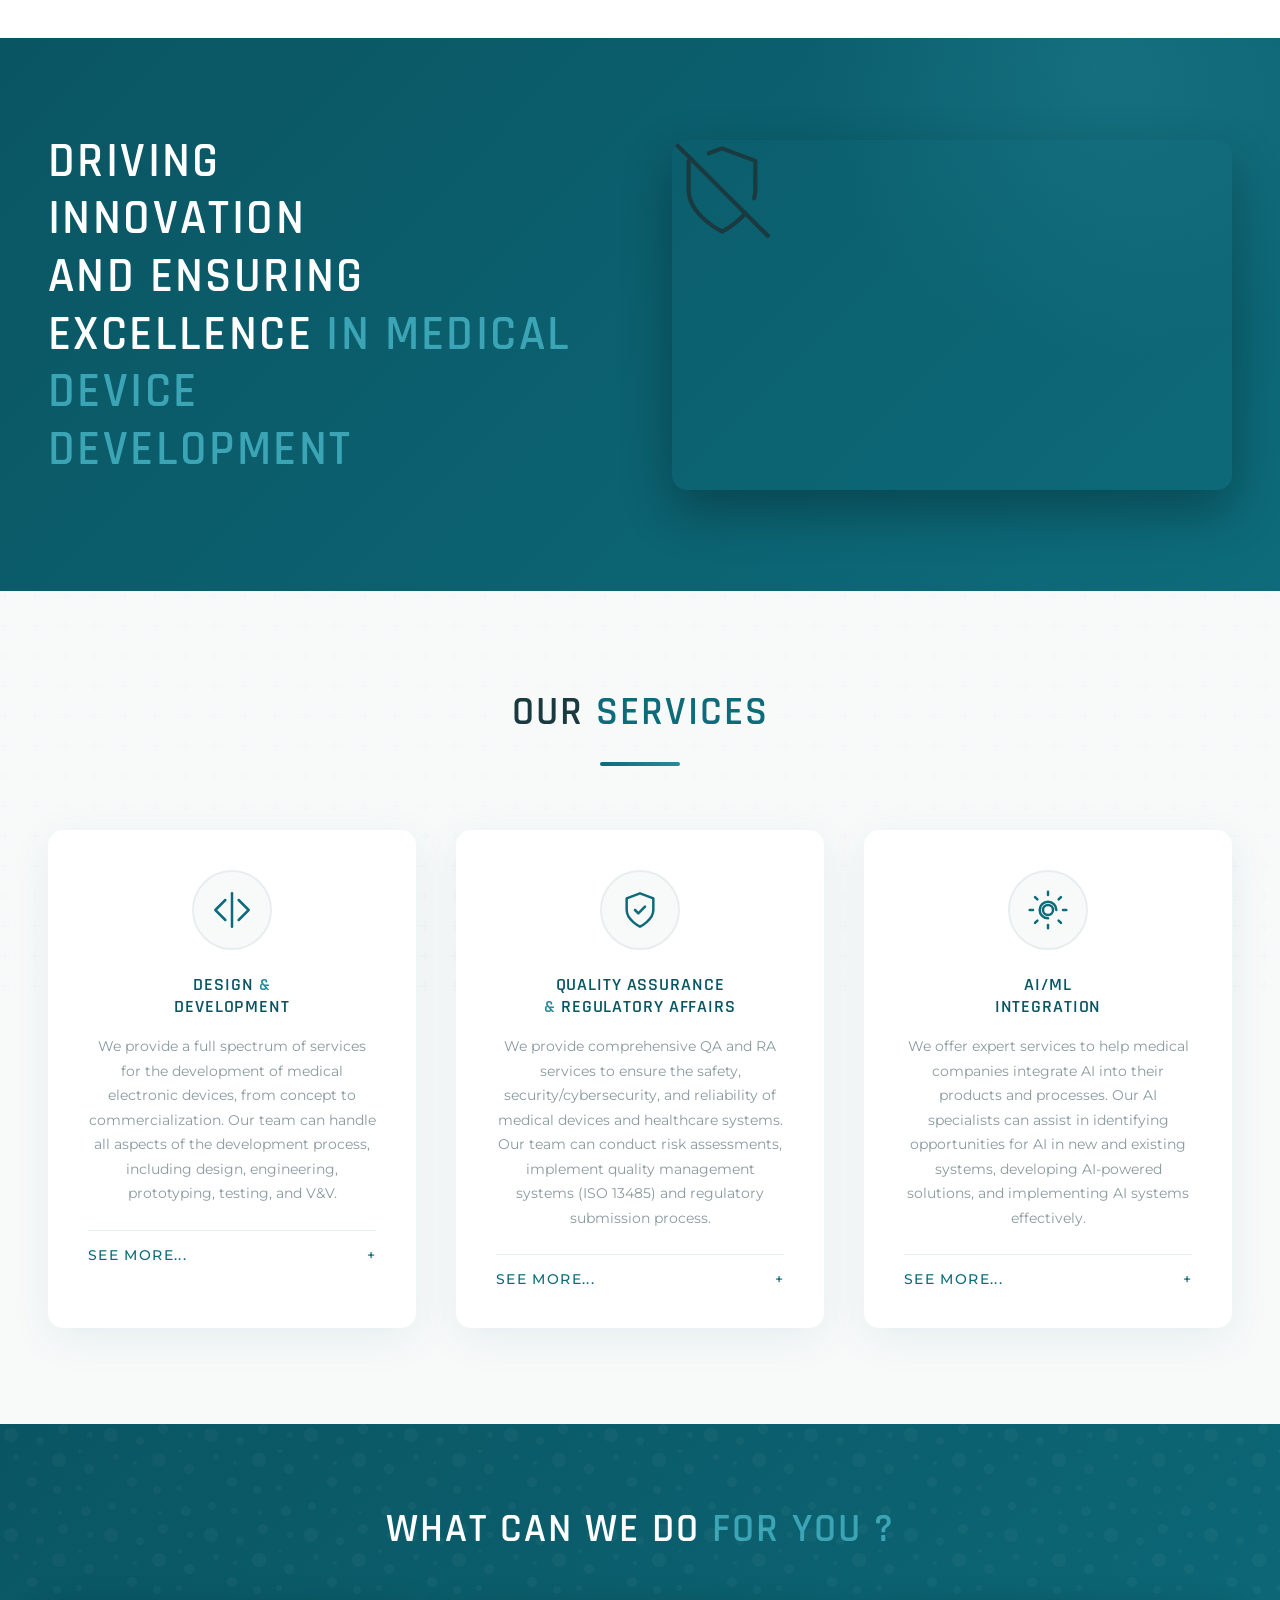
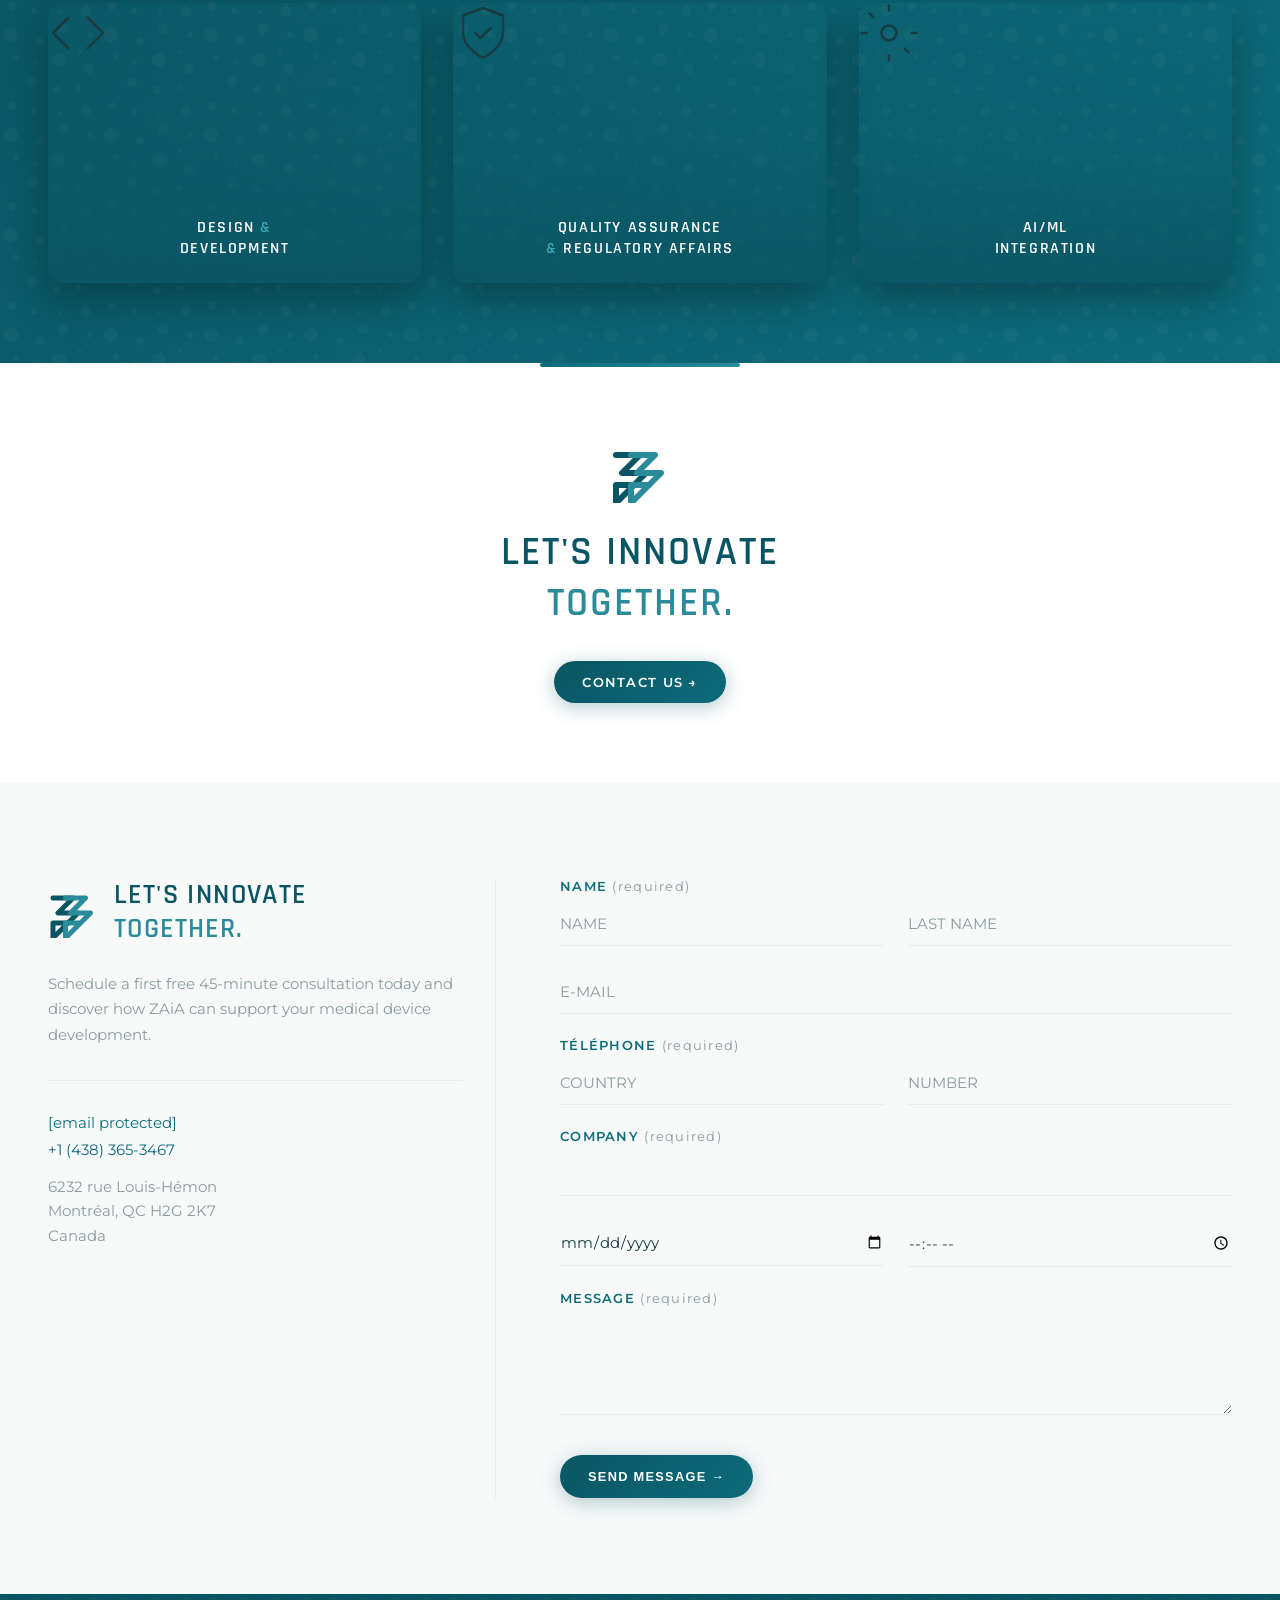
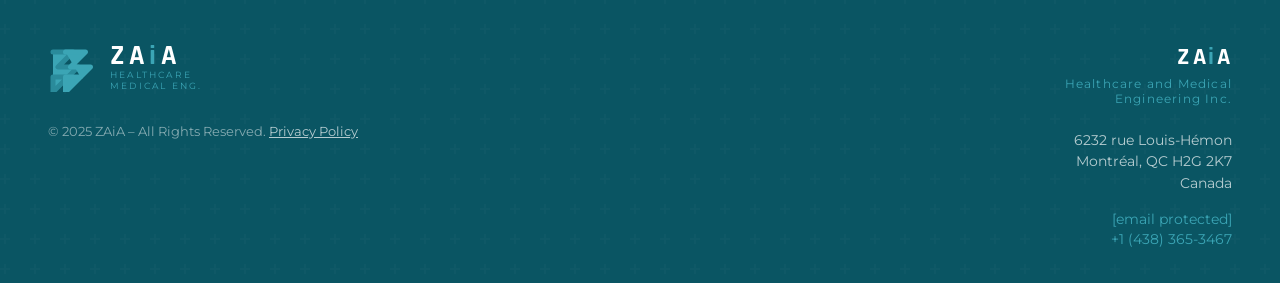
==== commit f28533a7: "Update hero section with new image layout - Replace base64 image with optimized JPEG file - Add hero" ====
--- a/zaia-website.html
+++ b/zaia-website.html
@@ -190,6 +190,7 @@
             position: relative;
             overflow: hidden;
             padding-top: 120px;
+            margin-top: 0;
         }
 
         .hero-container {
@@ -972,8 +973,9 @@
     <section class="hero" id="home">
         <div class="hero-container">
             <div class="hero-image">
-                <img src="[data-uri]" alt="Medical device innovation">
+                <img src="img/hero-image.jpeg" alt="ZAiA Healthcare">
             </div>
+            <div class="hero-gray"></div>
             <div class="hero-content">
                 <h1 class="hero-title animate-in">
                     TOGETHER,<br>
